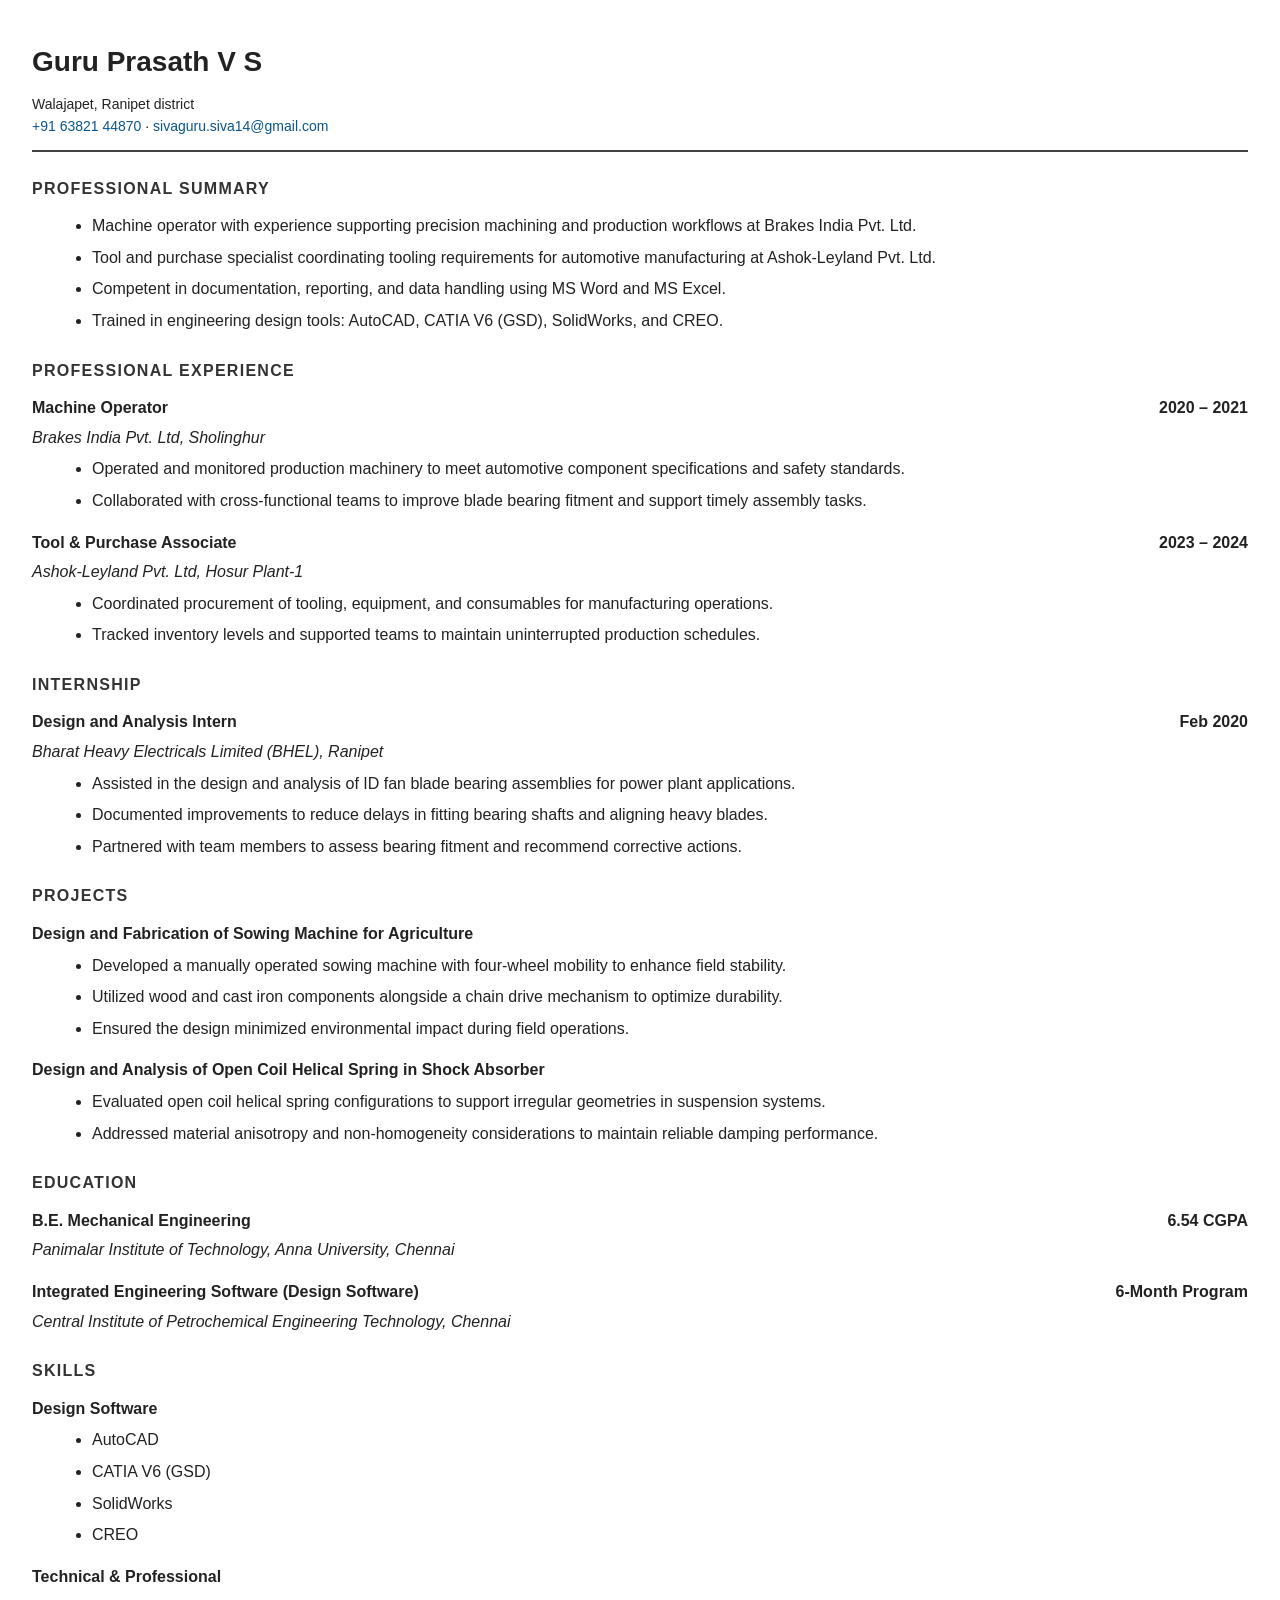
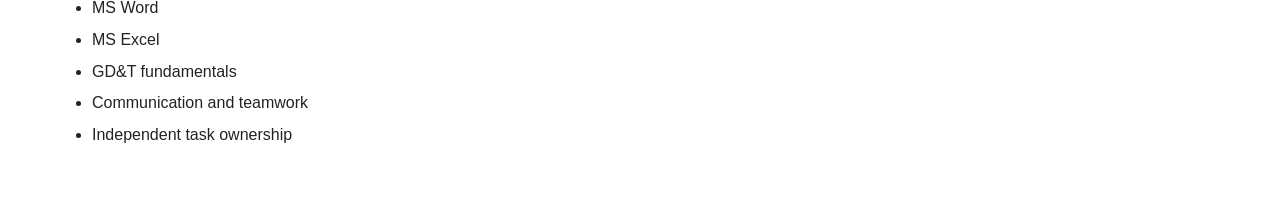
==== guru-prasath-resume.html @ 95278d07 "feat: Add Guru Prasath V S resume HTML page Co-authored-by: shubhanshuservicespvtltd <shubhanshuserv" ====
<!DOCTYPE html>
<html lang="en">
<head>
  <meta charset="UTF-8">
  <title>Guru Prasath V S - Resume</title>
  <meta name="viewport" content="width=device-width, initial-scale=1.0">
  <style>
    body {
      font-family: Arial, sans-serif;
      line-height: 1.6;
      color: #222222;
      margin: 0;
      padding: 40px 32px;
      background-color: #ffffff;
    }
    header {
      border-bottom: 2px solid #444444;
      padding-bottom: 12px;
      margin-bottom: 24px;
    }
    h1 {
      font-size: 28px;
      margin: 0;
    }
    .contact {
      margin-top: 8px;
      font-size: 14px;
    }
    .contact a {
      color: #0a558c;
      text-decoration: none;
    }
    section {
      margin-bottom: 24px;
    }
    h2 {
      font-size: 16px;
      text-transform: uppercase;
      letter-spacing: 0.08em;
      margin: 0 0 12px;
      color: #333333;
    }
    .item {
      margin-bottom: 16px;
    }
    .item-header {
      display: flex;
      flex-wrap: wrap;
      justify-content: space-between;
      font-weight: bold;
      margin-bottom: 4px;
    }
    .item-subheader {
      font-style: italic;
      margin-bottom: 6px;
    }
    ul {
      margin: 6px 0 0 20px;
    }
    li {
      margin-bottom: 6px;
    }
    @media print {
      body {
        padding: 16px;
        color: #000000;
      }
      a {
        color: inherit;
      }
    }
  </style>
</head>
<body>
  <header>
    <h1>Guru Prasath V S</h1>
    <div class="contact">
      Walajapet, Ranipet district<br>
      <a href="tel:+916382144870">+91 63821 44870</a> ·
      <a href="mailto:sivaguru.siva14@gmail.com">sivaguru.siva14@gmail.com</a>
    </div>
  </header>

  <section>
    <h2>Professional Summary</h2>
    <ul>
      <li>Machine operator with experience supporting precision machining and production workflows at Brakes India Pvt. Ltd.</li>
      <li>Tool and purchase specialist coordinating tooling requirements for automotive manufacturing at Ashok-Leyland Pvt. Ltd.</li>
      <li>Competent in documentation, reporting, and data handling using MS Word and MS Excel.</li>
      <li>Trained in engineering design tools: AutoCAD, CATIA V6 (GSD), SolidWorks, and CREO.</li>
    </ul>
  </section>

  <section>
    <h2>Professional Experience</h2>
    <div class="item">
      <div class="item-header">
        <span>Machine Operator</span>
        <span>2020 – 2021</span>
      </div>
      <div class="item-subheader">Brakes India Pvt. Ltd, Sholinghur</div>
      <ul>
        <li>Operated and monitored production machinery to meet automotive component specifications and safety standards.</li>
        <li>Collaborated with cross-functional teams to improve blade bearing fitment and support timely assembly tasks.</li>
      </ul>
    </div>
    <div class="item">
      <div class="item-header">
        <span>Tool &amp; Purchase Associate</span>
        <span>2023 – 2024</span>
      </div>
      <div class="item-subheader">Ashok-Leyland Pvt. Ltd, Hosur Plant-1</div>
      <ul>
        <li>Coordinated procurement of tooling, equipment, and consumables for manufacturing operations.</li>
        <li>Tracked inventory levels and supported teams to maintain uninterrupted production schedules.</li>
      </ul>
    </div>
  </section>

  <section>
    <h2>Internship</h2>
    <div class="item">
      <div class="item-header">
        <span>Design and Analysis Intern</span>
        <span>Feb 2020</span>
      </div>
      <div class="item-subheader">Bharat Heavy Electricals Limited (BHEL), Ranipet</div>
      <ul>
        <li>Assisted in the design and analysis of ID fan blade bearing assemblies for power plant applications.</li>
        <li>Documented improvements to reduce delays in fitting bearing shafts and aligning heavy blades.</li>
        <li>Partnered with team members to assess bearing fitment and recommend corrective actions.</li>
      </ul>
    </div>
  </section>

  <section>
    <h2>Projects</h2>
    <div class="item">
      <div class="item-header">
        <span>Design and Fabrication of Sowing Machine for Agriculture</span>
      </div>
      <ul>
        <li>Developed a manually operated sowing machine with four-wheel mobility to enhance field stability.</li>
        <li>Utilized wood and cast iron components alongside a chain drive mechanism to optimize durability.</li>
        <li>Ensured the design minimized environmental impact during field operations.</li>
      </ul>
    </div>
    <div class="item">
      <div class="item-header">
        <span>Design and Analysis of Open Coil Helical Spring in Shock Absorber</span>
      </div>
      <ul>
        <li>Evaluated open coil helical spring configurations to support irregular geometries in suspension systems.</li>
        <li>Addressed material anisotropy and non-homogeneity considerations to maintain reliable damping performance.</li>
      </ul>
    </div>
  </section>

  <section>
    <h2>Education</h2>
    <div class="item">
      <div class="item-header">
        <span>B.E. Mechanical Engineering</span>
        <span>6.54 CGPA</span>
      </div>
      <div class="item-subheader">Panimalar Institute of Technology, Anna University, Chennai</div>
    </div>
    <div class="item">
      <div class="item-header">
        <span>Integrated Engineering Software (Design Software)</span>
        <span>6-Month Program</span>
      </div>
      <div class="item-subheader">Central Institute of Petrochemical Engineering Technology, Chennai</div>
    </div>
  </section>

  <section>
    <h2>Skills</h2>
    <div class="item">
      <div class="item-header">
        <span>Design Software</span>
      </div>
      <ul>
        <li>AutoCAD</li>
        <li>CATIA V6 (GSD)</li>
        <li>SolidWorks</li>
        <li>CREO</li>
      </ul>
    </div>
    <div class="item">
      <div class="item-header">
        <span>Technical &amp; Professional</span>
      </div>
      <ul>
        <li>MS Word</li>
        <li>MS Excel</li>
        <li>GD&amp;T fundamentals</li>
        <li>Communication and teamwork</li>
        <li>Independent task ownership</li>
      </ul>
    </div>
  </section>
</body>
</html>
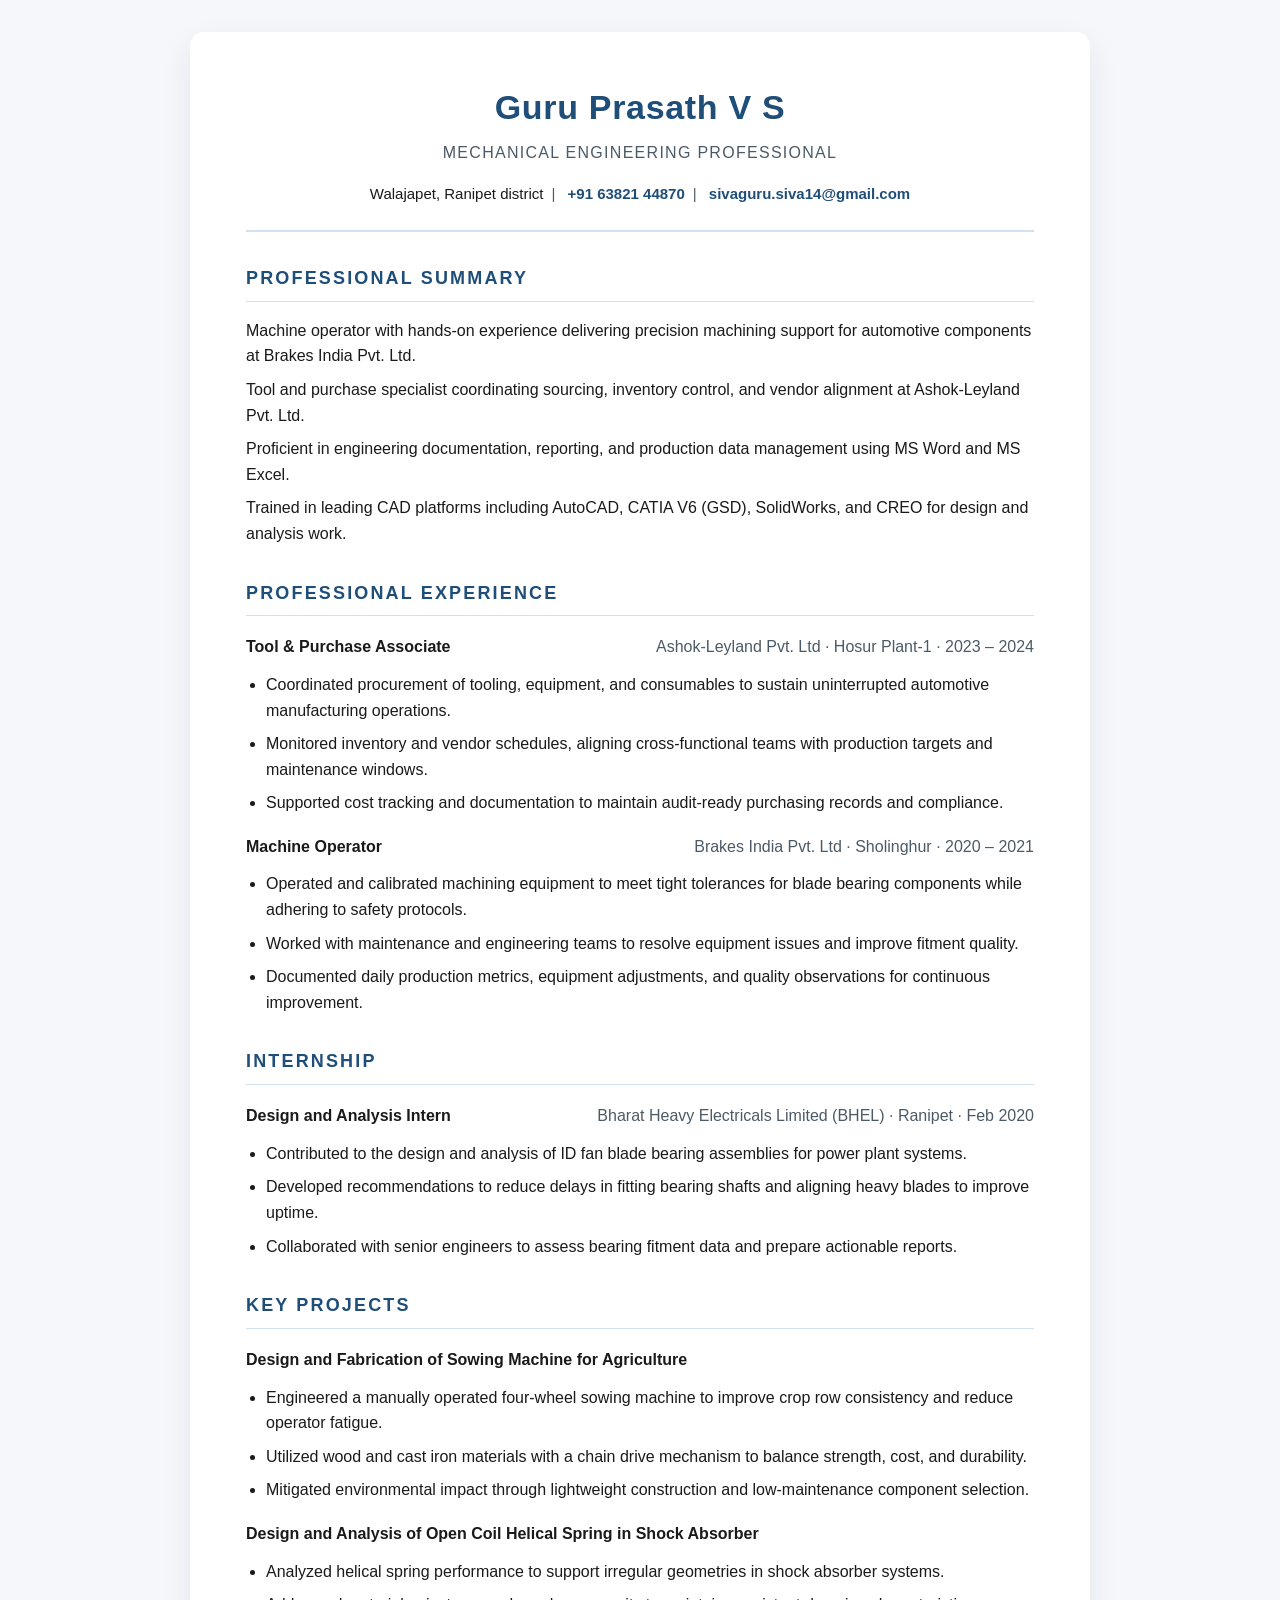
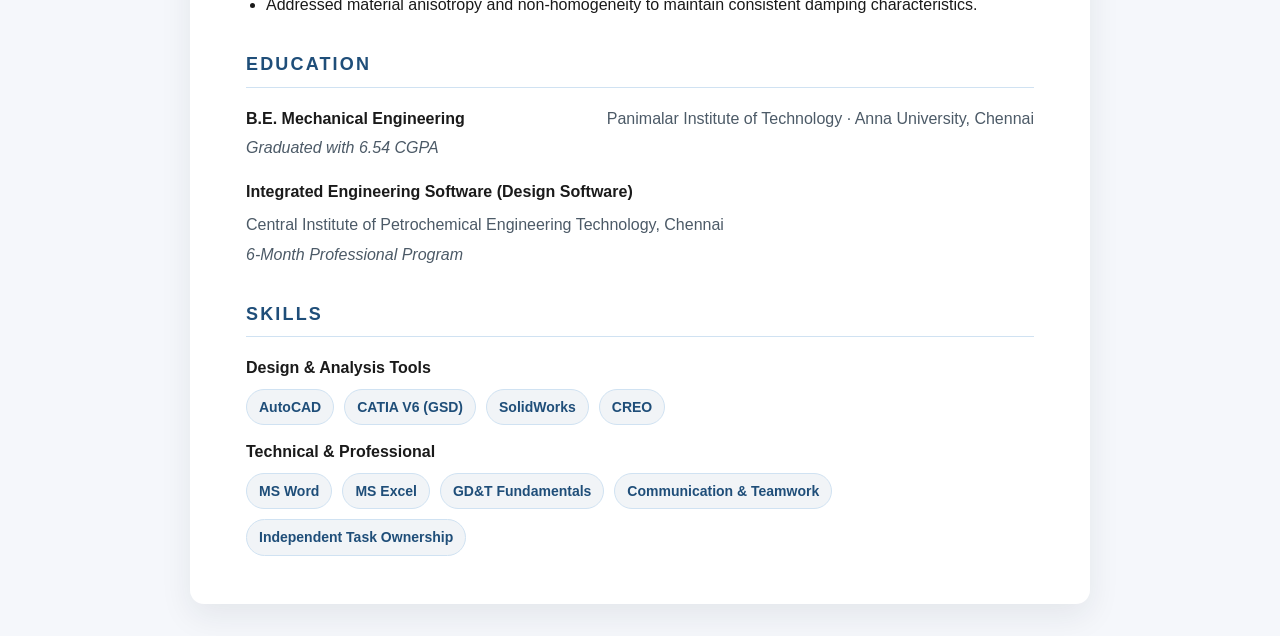
==== commit 27af8675: "Refactor resume styling and content for clarity Co-authored-by: shubhanshuservicespvtltd <shubhanshu" ====
--- a/guru-prasath-resume.html
+++ b/guru-prasath-resume.html
@@ -2,68 +2,160 @@
 <html lang="en">
 <head>
   <meta charset="UTF-8">
-  <title>Guru Prasath V S - Resume</title>
+  <title>Guru Prasath V S | Mechanical Engineer Resume</title>
   <meta name="viewport" content="width=device-width, initial-scale=1.0">
   <style>
+    :root {
+      --primary: #1f4e79;
+      --accent: #d0e2f2;
+      --text: #1a1a1a;
+      --muted: #4c5a67;
+      --background: #f5f7fb;
+    }
+    * {
+      box-sizing: border-box;
+    }
     body {
-      font-family: Arial, sans-serif;
+      margin: 0;
+      font-family: "Segoe UI", Arial, sans-serif;
       line-height: 1.6;
-      color: #222222;
+      color: var(--text);
+      background: var(--background);
+    }
+    main {
+      max-width: 900px;
+      margin: 32px auto;
+      background: #ffffff;
+      padding: 48px 56px;
+      box-shadow: 0 12px 32px rgba(26, 33, 45, 0.08);
+      border-radius: 14px;
+    }
+    header {
+      text-align: center;
+      padding-bottom: 24px;
+      border-bottom: 2px solid var(--accent);
+    }
+    h1 {
       margin: 0;
-      padding: 40px 32px;
-      background-color: #ffffff;
-    }
-    header {
-      border-bottom: 2px solid #444444;
-      padding-bottom: 12px;
-      margin-bottom: 24px;
-    }
-    h1 {
-      font-size: 28px;
+      font-size: 34px;
+      letter-spacing: 0.02em;
+      color: var(--primary);
+    }
+    .headline {
+      font-size: 16px;
+      color: var(--muted);
+      margin-top: 6px;
+      letter-spacing: 0.08em;
+      text-transform: uppercase;
+    }
+    .contact {
+      margin-top: 16px;
+      font-size: 15px;
+      color: var(--text);
+    }
+    .contact a {
+      color: var(--primary);
+      text-decoration: none;
+      font-weight: 600;
+    }
+    .contact span {
+      margin: 0 8px;
+      color: var(--muted);
+    }
+    section {
+      margin-top: 32px;
+    }
+    h2 {
+      font-size: 18px;
+      text-transform: uppercase;
+      letter-spacing: 0.12em;
       margin: 0;
-    }
-    .contact {
-      margin-top: 8px;
-      font-size: 14px;
-    }
-    .contact a {
-      color: #0a558c;
-      text-decoration: none;
-    }
-    section {
-      margin-bottom: 24px;
-    }
-    h2 {
-      font-size: 16px;
-      text-transform: uppercase;
-      letter-spacing: 0.08em;
-      margin: 0 0 12px;
-      color: #333333;
+      color: var(--primary);
+      padding-bottom: 8px;
+      border-bottom: 1px solid var(--accent);
+    }
+    p {
+      margin: 12px 0 0;
+      color: var(--text);
+    }
+    ul {
+      margin: 12px 0 0 20px;
+      padding: 0;
+    }
+    li {
+      margin-bottom: 8px;
+    }
+    .summary-list {
+      display: grid;
+      gap: 8px;
+      margin-top: 16px;
     }
     .item {
-      margin-bottom: 16px;
+      margin-top: 18px;
     }
     .item-header {
       display: flex;
       flex-wrap: wrap;
       justify-content: space-between;
-      font-weight: bold;
-      margin-bottom: 4px;
+      gap: 8px;
+      font-weight: 600;
+      color: var(--text);
     }
     .item-subheader {
+      margin-top: 4px;
+      color: var(--muted);
       font-style: italic;
-      margin-bottom: 6px;
-    }
-    ul {
-      margin: 6px 0 0 20px;
-    }
-    li {
-      margin-bottom: 6px;
+    }
+    .item-metadata {
+      font-weight: 400;
+      color: var(--muted);
+    }
+    .skills-grid {
+      display: grid;
+      gap: 14px;
+      margin-top: 18px;
+    }
+    .skill-group-title {
+      font-weight: 600;
+      color: var(--text);
+      margin-bottom: 8px;
+    }
+    .skill-chip-list {
+      display: flex;
+      flex-wrap: wrap;
+      gap: 10px;
+    }
+    .skill-chip {
+      padding: 6px 12px;
+      border: 1px solid var(--accent);
+      border-radius: 20px;
+      font-size: 14px;
+      font-weight: 600;
+      color: var(--primary);
+      background: rgba(31, 78, 121, 0.06);
+    }
+    @media (max-width: 640px) {
+      main {
+        padding: 32px 20px;
+        margin: 0;
+        border-radius: 0;
+      }
+      .contact span {
+        display: block;
+        margin: 4px 0;
+      }
+      .skill-chip-list {
+        gap: 8px;
+      }
     }
     @media print {
       body {
-        padding: 16px;
-        color: #000000;
+        background: #ffffff;
+      }
+      main {
+        margin: 0;
+        box-shadow: none;
+        border-radius: 0;
       }
       a {
         color: inherit;
@@ -72,133 +164,135 @@
   </style>
 </head>
 <body>
-  <header>
-    <h1>Guru Prasath V S</h1>
-    <div class="contact">
-      Walajapet, Ranipet district<br>
-      <a href="tel:+916382144870">+91 63821 44870</a> ·
-      <a href="mailto:sivaguru.siva14@gmail.com">sivaguru.siva14@gmail.com</a>
-    </div>
-  </header>
-
-  <section>
-    <h2>Professional Summary</h2>
-    <ul>
-      <li>Machine operator with experience supporting precision machining and production workflows at Brakes India Pvt. Ltd.</li>
-      <li>Tool and purchase specialist coordinating tooling requirements for automotive manufacturing at Ashok-Leyland Pvt. Ltd.</li>
-      <li>Competent in documentation, reporting, and data handling using MS Word and MS Excel.</li>
-      <li>Trained in engineering design tools: AutoCAD, CATIA V6 (GSD), SolidWorks, and CREO.</li>
-    </ul>
-  </section>
-
-  <section>
-    <h2>Professional Experience</h2>
-    <div class="item">
-      <div class="item-header">
-        <span>Machine Operator</span>
-        <span>2020 – 2021</span>
-      </div>
-      <div class="item-subheader">Brakes India Pvt. Ltd, Sholinghur</div>
-      <ul>
-        <li>Operated and monitored production machinery to meet automotive component specifications and safety standards.</li>
-        <li>Collaborated with cross-functional teams to improve blade bearing fitment and support timely assembly tasks.</li>
-      </ul>
-    </div>
-    <div class="item">
-      <div class="item-header">
-        <span>Tool &amp; Purchase Associate</span>
-        <span>2023 – 2024</span>
-      </div>
-      <div class="item-subheader">Ashok-Leyland Pvt. Ltd, Hosur Plant-1</div>
-      <ul>
-        <li>Coordinated procurement of tooling, equipment, and consumables for manufacturing operations.</li>
-        <li>Tracked inventory levels and supported teams to maintain uninterrupted production schedules.</li>
-      </ul>
-    </div>
-  </section>
-
-  <section>
-    <h2>Internship</h2>
-    <div class="item">
-      <div class="item-header">
-        <span>Design and Analysis Intern</span>
-        <span>Feb 2020</span>
-      </div>
-      <div class="item-subheader">Bharat Heavy Electricals Limited (BHEL), Ranipet</div>
-      <ul>
-        <li>Assisted in the design and analysis of ID fan blade bearing assemblies for power plant applications.</li>
-        <li>Documented improvements to reduce delays in fitting bearing shafts and aligning heavy blades.</li>
-        <li>Partnered with team members to assess bearing fitment and recommend corrective actions.</li>
-      </ul>
-    </div>
-  </section>
-
-  <section>
-    <h2>Projects</h2>
-    <div class="item">
-      <div class="item-header">
-        <span>Design and Fabrication of Sowing Machine for Agriculture</span>
-      </div>
-      <ul>
-        <li>Developed a manually operated sowing machine with four-wheel mobility to enhance field stability.</li>
-        <li>Utilized wood and cast iron components alongside a chain drive mechanism to optimize durability.</li>
-        <li>Ensured the design minimized environmental impact during field operations.</li>
-      </ul>
-    </div>
-    <div class="item">
-      <div class="item-header">
-        <span>Design and Analysis of Open Coil Helical Spring in Shock Absorber</span>
-      </div>
-      <ul>
-        <li>Evaluated open coil helical spring configurations to support irregular geometries in suspension systems.</li>
-        <li>Addressed material anisotropy and non-homogeneity considerations to maintain reliable damping performance.</li>
-      </ul>
-    </div>
-  </section>
-
-  <section>
-    <h2>Education</h2>
-    <div class="item">
-      <div class="item-header">
-        <span>B.E. Mechanical Engineering</span>
-        <span>6.54 CGPA</span>
-      </div>
-      <div class="item-subheader">Panimalar Institute of Technology, Anna University, Chennai</div>
-    </div>
-    <div class="item">
-      <div class="item-header">
-        <span>Integrated Engineering Software (Design Software)</span>
-        <span>6-Month Program</span>
-      </div>
-      <div class="item-subheader">Central Institute of Petrochemical Engineering Technology, Chennai</div>
-    </div>
-  </section>
-
-  <section>
-    <h2>Skills</h2>
-    <div class="item">
-      <div class="item-header">
-        <span>Design Software</span>
-      </div>
-      <ul>
-        <li>AutoCAD</li>
-        <li>CATIA V6 (GSD)</li>
-        <li>SolidWorks</li>
-        <li>CREO</li>
-      </ul>
-    </div>
-    <div class="item">
-      <div class="item-header">
-        <span>Technical &amp; Professional</span>
-      </div>
-      <ul>
-        <li>MS Word</li>
-        <li>MS Excel</li>
-        <li>GD&amp;T fundamentals</li>
-        <li>Communication and teamwork</li>
-        <li>Independent task ownership</li>
-      </ul>
-    </div>
-  </section>
+  <main>
+    <header>
+      <h1>Guru Prasath V S</h1>
+      <div class="headline">Mechanical Engineering Professional</div>
+      <div class="contact">
+        Walajapet, Ranipet district<span>|</span>
+        <a href="tel:+916382144870">+91 63821 44870</a><span>|</span>
+        <a href="mailto:sivaguru.siva14@gmail.com">sivaguru.siva14@gmail.com</a>
+      </div>
+    </header>
+
+    <section>
+      <h2>Professional Summary</h2>
+      <div class="summary-list">
+        <div>Machine operator with hands-on experience delivering precision machining support for automotive components at Brakes India Pvt. Ltd.</div>
+        <div>Tool and purchase specialist coordinating sourcing, inventory control, and vendor alignment at Ashok-Leyland Pvt. Ltd.</div>
+        <div>Proficient in engineering documentation, reporting, and production data management using MS Word and MS Excel.</div>
+        <div>Trained in leading CAD platforms including AutoCAD, CATIA V6 (GSD), SolidWorks, and CREO for design and analysis work.</div>
+      </div>
+    </section>
+
+    <section>
+      <h2>Professional Experience</h2>
+      <div class="item">
+        <div class="item-header">
+          <span>Tool &amp; Purchase Associate</span>
+          <span class="item-metadata">Ashok-Leyland Pvt. Ltd · Hosur Plant-1 · 2023 – 2024</span>
+        </div>
+        <ul>
+          <li>Coordinated procurement of tooling, equipment, and consumables to sustain uninterrupted automotive manufacturing operations.</li>
+          <li>Monitored inventory and vendor schedules, aligning cross-functional teams with production targets and maintenance windows.</li>
+          <li>Supported cost tracking and documentation to maintain audit-ready purchasing records and compliance.</li>
+        </ul>
+      </div>
+
+      <div class="item">
+        <div class="item-header">
+          <span>Machine Operator</span>
+          <span class="item-metadata">Brakes India Pvt. Ltd · Sholinghur · 2020 – 2021</span>
+        </div>
+        <ul>
+          <li>Operated and calibrated machining equipment to meet tight tolerances for blade bearing components while adhering to safety protocols.</li>
+          <li>Worked with maintenance and engineering teams to resolve equipment issues and improve fitment quality.</li>
+          <li>Documented daily production metrics, equipment adjustments, and quality observations for continuous improvement.</li>
+        </ul>
+      </div>
+    </section>
+
+    <section>
+      <h2>Internship</h2>
+      <div class="item">
+        <div class="item-header">
+          <span>Design and Analysis Intern</span>
+          <span class="item-metadata">Bharat Heavy Electricals Limited (BHEL) · Ranipet · Feb 2020</span>
+        </div>
+        <ul>
+          <li>Contributed to the design and analysis of ID fan blade bearing assemblies for power plant systems.</li>
+          <li>Developed recommendations to reduce delays in fitting bearing shafts and aligning heavy blades to improve uptime.</li>
+          <li>Collaborated with senior engineers to assess bearing fitment data and prepare actionable reports.</li>
+        </ul>
+      </div>
+    </section>
+
+    <section>
+      <h2>Key Projects</h2>
+      <div class="item">
+        <div class="item-header">
+          <span>Design and Fabrication of Sowing Machine for Agriculture</span>
+        </div>
+        <ul>
+          <li>Engineered a manually operated four-wheel sowing machine to improve crop row consistency and reduce operator fatigue.</li>
+          <li>Utilized wood and cast iron materials with a chain drive mechanism to balance strength, cost, and durability.</li>
+          <li>Mitigated environmental impact through lightweight construction and low-maintenance component selection.</li>
+        </ul>
+      </div>
+
+      <div class="item">
+        <div class="item-header">
+          <span>Design and Analysis of Open Coil Helical Spring in Shock Absorber</span>
+        </div>
+        <ul>
+          <li>Analyzed helical spring performance to support irregular geometries in shock absorber systems.</li>
+          <li>Addressed material anisotropy and non-homogeneity to maintain consistent damping characteristics.</li>
+        </ul>
+      </div>
+    </section>
+
+    <section>
+      <h2>Education</h2>
+      <div class="item">
+        <div class="item-header">
+          <span>B.E. Mechanical Engineering</span>
+          <span class="item-metadata">Panimalar Institute of Technology · Anna University, Chennai</span>
+        </div>
+        <div class="item-subheader">Graduated with 6.54 CGPA</div>
+      </div>
+      <div class="item">
+        <div class="item-header">
+          <span>Integrated Engineering Software (Design Software)</span>
+          <span class="item-metadata">Central Institute of Petrochemical Engineering Technology, Chennai</span>
+        </div>
+        <div class="item-subheader">6-Month Professional Program</div>
+      </div>
+    </section>
+
+    <section>
+      <h2>Skills</h2>
+      <div class="skills-grid">
+        <div>
+          <div class="skill-group-title">Design &amp; Analysis Tools</div>
+          <div class="skill-chip-list">
+            <div class="skill-chip">AutoCAD</div>
+            <div class="skill-chip">CATIA V6 (GSD)</div>
+            <div class="skill-chip">SolidWorks</div>
+            <div class="skill-chip">CREO</div>
+          </div>
+        </div>
+        <div>
+          <div class="skill-group-title">Technical &amp; Professional</div>
+          <div class="skill-chip-list">
+            <div class="skill-chip">MS Word</div>
+            <div class="skill-chip">MS Excel</div>
+            <div class="skill-chip">GD&amp;T Fundamentals</div>
+            <div class="skill-chip">Communication &amp; Teamwork</div>
+            <div class="skill-chip">Independent Task Ownership</div>
+          </div>
+        </div>
+      </div>
+    </section>
+  </main>
 </body>
 </html>
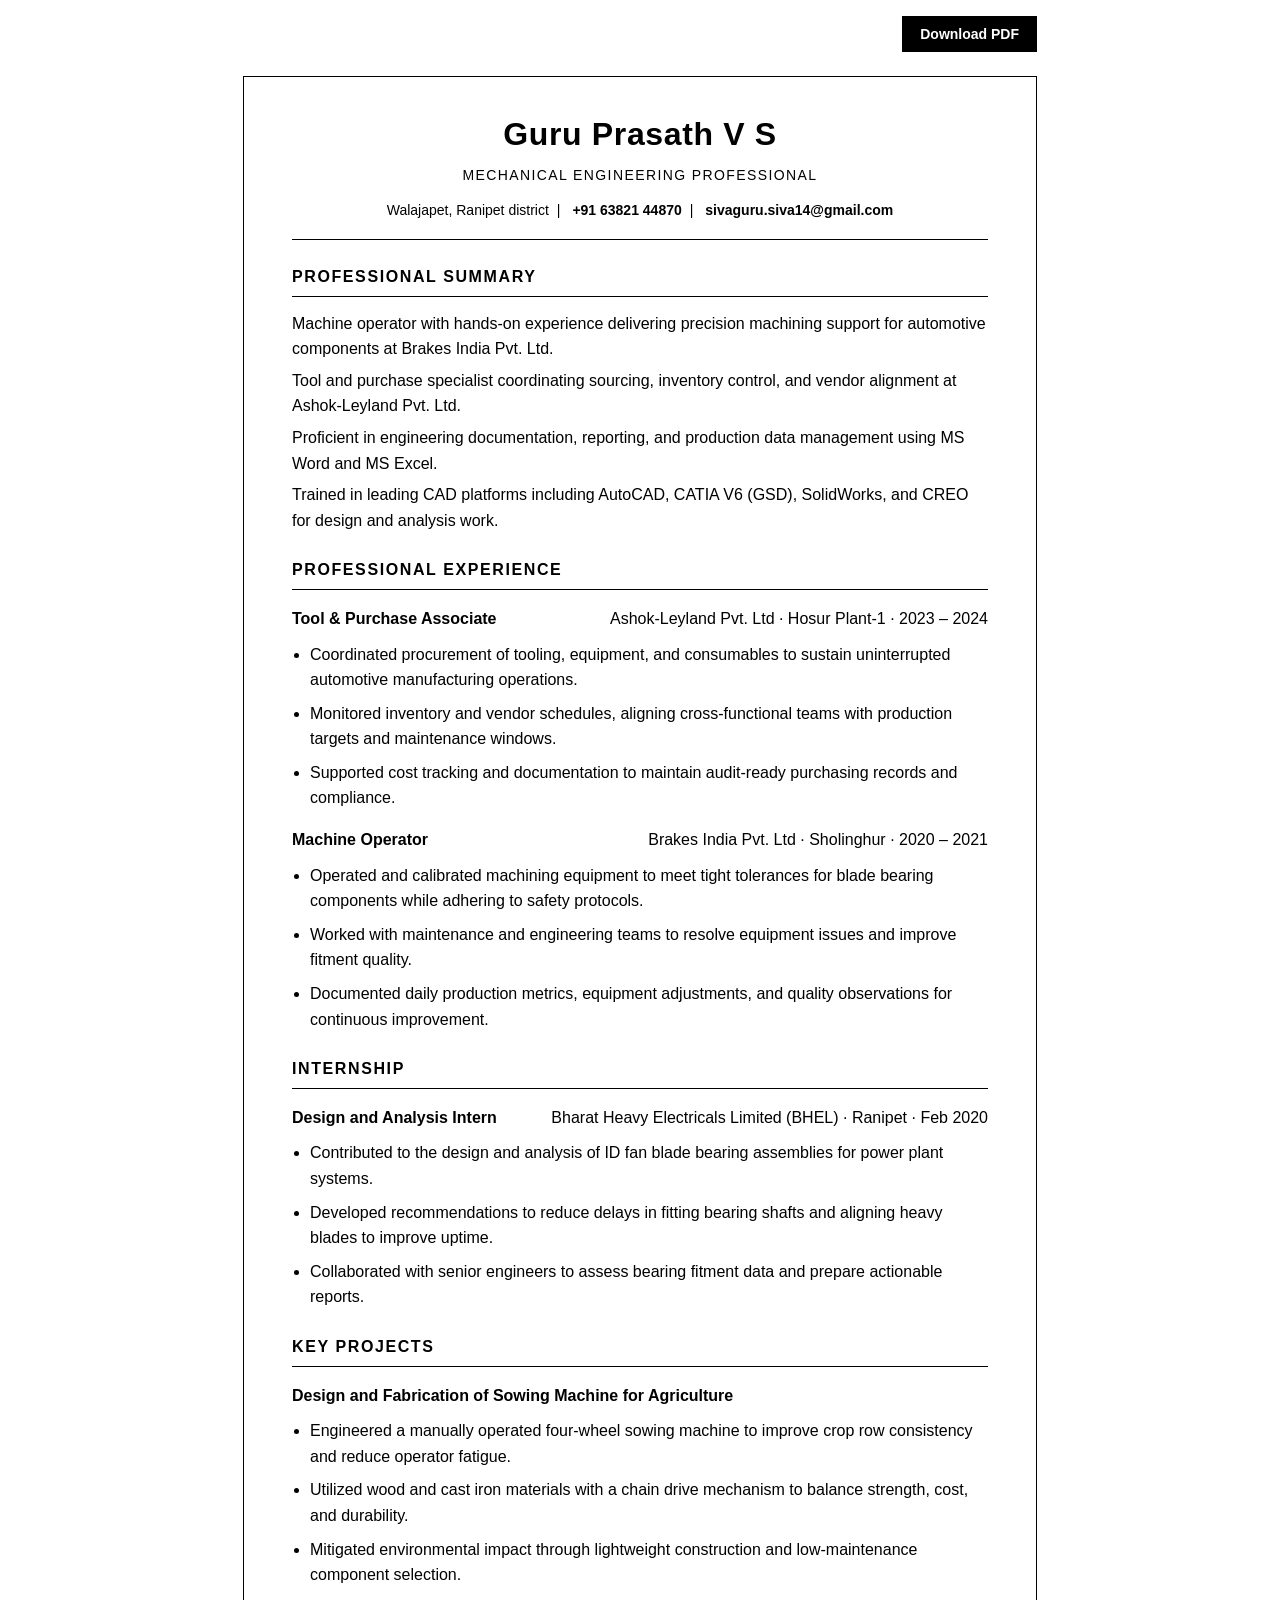
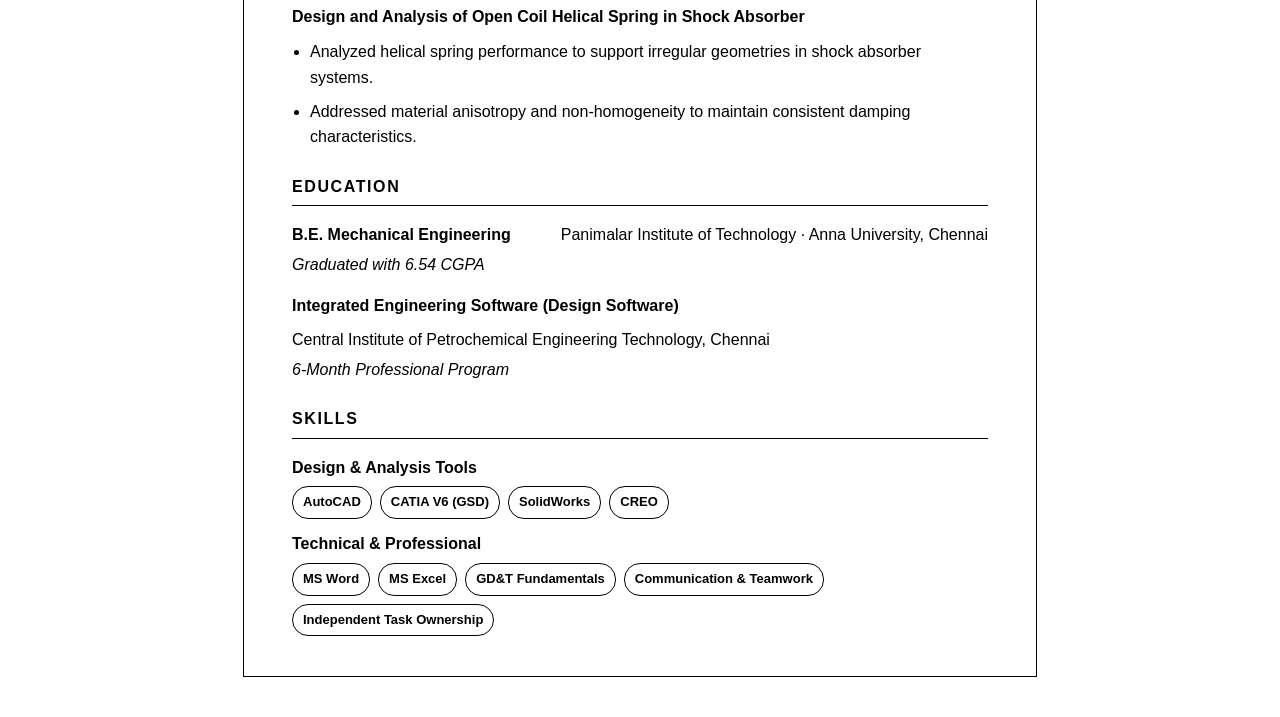
==== commit a1050874: "Refactor: Improve resume styling and add print functionality Co-authored-by: shubhanshuservicespvtlt" ====
--- a/guru-prasath-resume.html
+++ b/guru-prasath-resume.html
@@ -5,13 +5,6 @@
   <title>Guru Prasath V S | Mechanical Engineer Resume</title>
   <meta name="viewport" content="width=device-width, initial-scale=1.0">
   <style>
-    :root {
-      --primary: #1f4e79;
-      --accent: #d0e2f2;
-      --text: #1a1a1a;
-      --muted: #4c5a67;
-      --background: #f5f7fb;
-    }
     * {
       box-sizing: border-box;
     }
@@ -19,67 +12,62 @@
       margin: 0;
       font-family: "Segoe UI", Arial, sans-serif;
       line-height: 1.6;
-      color: var(--text);
-      background: var(--background);
+      color: #000000;
+      background: #ffffff;
     }
     main {
-      max-width: 900px;
-      margin: 32px auto;
-      background: #ffffff;
-      padding: 48px 56px;
-      box-shadow: 0 12px 32px rgba(26, 33, 45, 0.08);
-      border-radius: 14px;
+      max-width: 794px;
+      margin: 24px auto 40px;
+      padding: 32px 48px 40px;
+      border: 1px solid #000000;
     }
     header {
       text-align: center;
-      padding-bottom: 24px;
-      border-bottom: 2px solid var(--accent);
+      padding-bottom: 18px;
+      border-bottom: 1px solid #000000;
     }
     h1 {
       margin: 0;
-      font-size: 34px;
+      font-size: 32px;
       letter-spacing: 0.02em;
-      color: var(--primary);
+      color: #000000;
     }
     .headline {
-      font-size: 16px;
-      color: var(--muted);
-      margin-top: 6px;
-      letter-spacing: 0.08em;
+      font-size: 14px;
+      margin-top: 4px;
+      letter-spacing: 0.1em;
       text-transform: uppercase;
     }
     .contact {
-      margin-top: 16px;
-      font-size: 15px;
-      color: var(--text);
+      margin-top: 12px;
+      font-size: 14px;
     }
     .contact a {
-      color: var(--primary);
+      color: #000000;
       text-decoration: none;
       font-weight: 600;
     }
     .contact span {
       margin: 0 8px;
-      color: var(--muted);
     }
     section {
-      margin-top: 32px;
+      margin-top: 24px;
     }
     h2 {
-      font-size: 18px;
+      font-size: 16px;
       text-transform: uppercase;
-      letter-spacing: 0.12em;
+      letter-spacing: 0.1em;
       margin: 0;
-      color: var(--primary);
-      padding-bottom: 8px;
-      border-bottom: 1px solid var(--accent);
+      color: #000000;
+      padding-bottom: 6px;
+      border-bottom: 1px solid #000000;
     }
     p {
-      margin: 12px 0 0;
-      color: var(--text);
+      margin: 10px 0 0;
+      color: #000000;
     }
     ul {
-      margin: 12px 0 0 20px;
+      margin: 10px 0 0 18px;
       padding: 0;
     }
     li {
@@ -87,11 +75,11 @@
     }
     .summary-list {
       display: grid;
-      gap: 8px;
+      gap: 6px;
+      margin-top: 14px;
+    }
+    .item {
       margin-top: 16px;
-    }
-    .item {
-      margin-top: 18px;
     }
     .item-header {
       display: flex;
@@ -99,54 +87,74 @@
       justify-content: space-between;
       gap: 8px;
       font-weight: 600;
-      color: var(--text);
     }
     .item-subheader {
       margin-top: 4px;
-      color: var(--muted);
       font-style: italic;
     }
     .item-metadata {
       font-weight: 400;
-      color: var(--muted);
     }
     .skills-grid {
       display: grid;
-      gap: 14px;
-      margin-top: 18px;
+      gap: 12px;
+      margin-top: 16px;
     }
     .skill-group-title {
       font-weight: 600;
-      color: var(--text);
-      margin-bottom: 8px;
+      margin-bottom: 6px;
     }
     .skill-chip-list {
       display: flex;
       flex-wrap: wrap;
-      gap: 10px;
+      gap: 8px;
     }
     .skill-chip {
-      padding: 6px 12px;
-      border: 1px solid var(--accent);
-      border-radius: 20px;
+      padding: 5px 10px;
+      border: 1px solid #000000;
+      border-radius: 16px;
+      font-size: 13px;
+      font-weight: 600;
+      color: #000000;
+      background: #ffffff;
+    }
+    .download-bar {
+      display: flex;
+      justify-content: flex-end;
+      max-width: 794px;
+      margin: 16px auto 0;
+    }
+    .download-button {
+      background: #000000;
+      color: #ffffff;
+      border: none;
+      padding: 10px 18px;
       font-size: 14px;
       font-weight: 600;
-      color: var(--primary);
-      background: rgba(31, 78, 121, 0.06);
+      cursor: pointer;
+    }
+    .download-button:focus {
+      outline: 2px solid #000000;
+      outline-offset: 2px;
     }
     @media (max-width: 640px) {
       main {
-        padding: 32px 20px;
+        padding: 24px 20px 32px;
         margin: 0;
-        border-radius: 0;
+        border: none;
+      }
+      .download-bar {
+        justify-content: center;
+        margin: 16px 0;
       }
       .contact span {
         display: block;
         margin: 4px 0;
       }
-      .skill-chip-list {
-        gap: 8px;
-      }
+    }
+    @page {
+      size: A4;
+      margin: 20mm;
     }
     @media print {
       body {
@@ -154,16 +162,19 @@
       }
       main {
         margin: 0;
-        box-shadow: none;
-        border-radius: 0;
-      }
-      a {
-        color: inherit;
+        border: none;
+        padding: 0;
+      }
+      .download-bar {
+        display: none;
       }
     }
   </style>
 </head>
 <body>
+  <div class="download-bar">
+    <button class="download-button" onclick="window.print()">Download PDF</button>
+  </div>
   <main>
     <header>
       <h1>Guru Prasath V S</h1>
@@ -295,4 +306,9 @@
     </section>
   </main>
 </body>
+<script>
+  window.addEventListener("beforeprint", () => {
+    document.body.style.margin = "0";
+  });
+</script>
 </html>
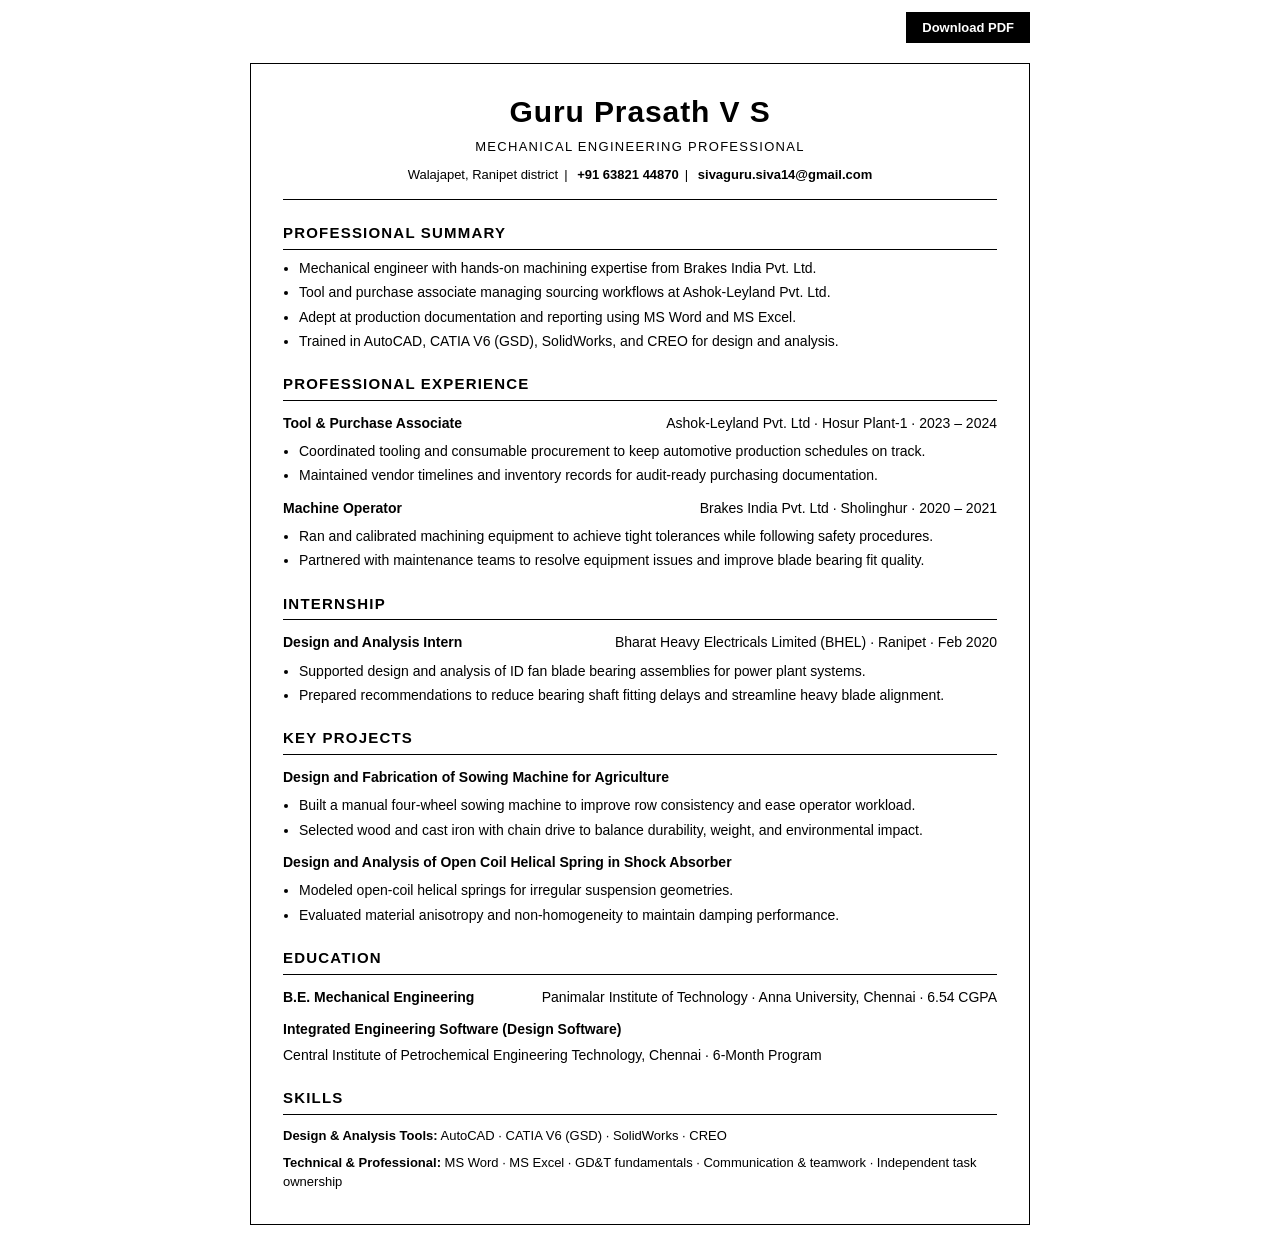
==== commit 9e7ead06: "Refactor: Improve resume styling and content clarity Co-authored-by: shubhanshuservicespvtltd <shubh" ====
--- a/guru-prasath-resume.html
+++ b/guru-prasath-resume.html
@@ -11,125 +11,106 @@
     body {
       margin: 0;
       font-family: "Segoe UI", Arial, sans-serif;
-      line-height: 1.6;
+      font-size: 14px;
+      line-height: 1.45;
       color: #000000;
       background: #ffffff;
     }
     main {
-      max-width: 794px;
-      margin: 24px auto 40px;
-      padding: 32px 48px 40px;
+      max-width: 780px;
+      margin: 20px auto 32px;
+      padding: 26px 32px 32px;
       border: 1px solid #000000;
     }
     header {
       text-align: center;
-      padding-bottom: 18px;
+      padding-bottom: 14px;
       border-bottom: 1px solid #000000;
     }
     h1 {
       margin: 0;
-      font-size: 32px;
-      letter-spacing: 0.02em;
+      font-size: 30px;
+      letter-spacing: 0.03em;
       color: #000000;
     }
     .headline {
-      font-size: 14px;
+      font-size: 13px;
       margin-top: 4px;
       letter-spacing: 0.1em;
       text-transform: uppercase;
     }
     .contact {
+      margin-top: 10px;
+      font-size: 13px;
+    }
+    .contact a {
+      color: #000000;
+      text-decoration: none;
+      font-weight: 600;
+    }
+    .contact span {
+      margin: 0 6px;
+    }
+    section {
+      margin-top: 22px;
+    }
+    h2 {
+      font-size: 15px;
+      text-transform: uppercase;
+      letter-spacing: 0.08em;
+      margin: 0;
+      color: #000000;
+      padding-bottom: 5px;
+      border-bottom: 1px solid #000000;
+    }
+    ul {
+      margin: 8px 0 0 16px;
+      padding: 0;
+    }
+    li {
+      margin-bottom: 4px;
+    }
+    .summary-list {
+      margin: 8px 0 0 16px;
+      padding: 0;
+      list-style-type: disc;
+    }
+    .item {
       margin-top: 12px;
-      font-size: 14px;
-    }
-    .contact a {
-      color: #000000;
-      text-decoration: none;
-      font-weight: 600;
-    }
-    .contact span {
-      margin: 0 8px;
-    }
-    section {
-      margin-top: 24px;
-    }
-    h2 {
-      font-size: 16px;
-      text-transform: uppercase;
-      letter-spacing: 0.1em;
-      margin: 0;
-      color: #000000;
-      padding-bottom: 6px;
-      border-bottom: 1px solid #000000;
-    }
-    p {
-      margin: 10px 0 0;
-      color: #000000;
-    }
-    ul {
-      margin: 10px 0 0 18px;
-      padding: 0;
-    }
-    li {
-      margin-bottom: 8px;
-    }
-    .summary-list {
-      display: grid;
-      gap: 6px;
-      margin-top: 14px;
-    }
-    .item {
-      margin-top: 16px;
     }
     .item-header {
       display: flex;
       flex-wrap: wrap;
       justify-content: space-between;
-      gap: 8px;
-      font-weight: 600;
-    }
-    .item-subheader {
-      margin-top: 4px;
-      font-style: italic;
+      gap: 6px;
+      font-weight: 600;
     }
     .item-metadata {
       font-weight: 400;
     }
-    .skills-grid {
+    .skills-inline {
+      margin-top: 12px;
       display: grid;
-      gap: 12px;
-      margin-top: 16px;
-    }
-    .skill-group-title {
-      font-weight: 600;
-      margin-bottom: 6px;
-    }
-    .skill-chip-list {
-      display: flex;
-      flex-wrap: wrap;
       gap: 8px;
     }
-    .skill-chip {
-      padding: 5px 10px;
-      border: 1px solid #000000;
-      border-radius: 16px;
-      font-size: 13px;
-      font-weight: 600;
-      color: #000000;
-      background: #ffffff;
+    .skills-inline div {
+      font-size: 13px;
+    }
+    .skill-label {
+      font-weight: 600;
     }
     .download-bar {
       display: flex;
       justify-content: flex-end;
-      max-width: 794px;
-      margin: 16px auto 0;
+      max-width: 780px;
+      margin: 12px auto 0;
     }
     .download-button {
       background: #000000;
       color: #ffffff;
       border: none;
-      padding: 10px 18px;
-      font-size: 14px;
+      padding: 8px 16px;
+      font-size: 13px;
       font-weight: 600;
       cursor: pointer;
     }
@@ -139,13 +120,13 @@
     }
     @media (max-width: 640px) {
       main {
-        padding: 24px 20px 32px;
+        padding: 20px 18px 24px;
         margin: 0;
         border: none;
       }
       .download-bar {
         justify-content: center;
-        margin: 16px 0;
+        margin: 12px 0;
       }
       .contact span {
         display: block;
@@ -154,7 +135,7 @@
     }
     @page {
       size: A4;
-      margin: 20mm;
+      margin: 12mm 15mm;
     }
     @media print {
       body {
@@ -188,12 +169,12 @@
 
     <section>
       <h2>Professional Summary</h2>
-      <div class="summary-list">
-        <div>Machine operator with hands-on experience delivering precision machining support for automotive components at Brakes India Pvt. Ltd.</div>
-        <div>Tool and purchase specialist coordinating sourcing, inventory control, and vendor alignment at Ashok-Leyland Pvt. Ltd.</div>
-        <div>Proficient in engineering documentation, reporting, and production data management using MS Word and MS Excel.</div>
-        <div>Trained in leading CAD platforms including AutoCAD, CATIA V6 (GSD), SolidWorks, and CREO for design and analysis work.</div>
-      </div>
+      <ul class="summary-list">
+        <li>Mechanical engineer with hands-on machining expertise from Brakes India Pvt. Ltd.</li>
+        <li>Tool and purchase associate managing sourcing workflows at Ashok-Leyland Pvt. Ltd.</li>
+        <li>Adept at production documentation and reporting using MS Word and MS Excel.</li>
+        <li>Trained in AutoCAD, CATIA V6 (GSD), SolidWorks, and CREO for design and analysis.</li>
+      </ul>
     </section>
 
     <section>
@@ -204,9 +185,8 @@
           <span class="item-metadata">Ashok-Leyland Pvt. Ltd · Hosur Plant-1 · 2023 – 2024</span>
         </div>
         <ul>
-          <li>Coordinated procurement of tooling, equipment, and consumables to sustain uninterrupted automotive manufacturing operations.</li>
-          <li>Monitored inventory and vendor schedules, aligning cross-functional teams with production targets and maintenance windows.</li>
-          <li>Supported cost tracking and documentation to maintain audit-ready purchasing records and compliance.</li>
+          <li>Coordinated tooling and consumable procurement to keep automotive production schedules on track.</li>
+          <li>Maintained vendor timelines and inventory records for audit-ready purchasing documentation.</li>
         </ul>
       </div>
 
@@ -216,9 +196,8 @@
           <span class="item-metadata">Brakes India Pvt. Ltd · Sholinghur · 2020 – 2021</span>
         </div>
         <ul>
-          <li>Operated and calibrated machining equipment to meet tight tolerances for blade bearing components while adhering to safety protocols.</li>
-          <li>Worked with maintenance and engineering teams to resolve equipment issues and improve fitment quality.</li>
-          <li>Documented daily production metrics, equipment adjustments, and quality observations for continuous improvement.</li>
+          <li>Ran and calibrated machining equipment to achieve tight tolerances while following safety procedures.</li>
+          <li>Partnered with maintenance teams to resolve equipment issues and improve blade bearing fit quality.</li>
         </ul>
       </div>
     </section>
@@ -231,9 +210,8 @@
           <span class="item-metadata">Bharat Heavy Electricals Limited (BHEL) · Ranipet · Feb 2020</span>
         </div>
         <ul>
-          <li>Contributed to the design and analysis of ID fan blade bearing assemblies for power plant systems.</li>
-          <li>Developed recommendations to reduce delays in fitting bearing shafts and aligning heavy blades to improve uptime.</li>
-          <li>Collaborated with senior engineers to assess bearing fitment data and prepare actionable reports.</li>
+          <li>Supported design and analysis of ID fan blade bearing assemblies for power plant systems.</li>
+          <li>Prepared recommendations to reduce bearing shaft fitting delays and streamline heavy blade alignment.</li>
         </ul>
       </div>
     </section>
@@ -245,9 +223,8 @@
           <span>Design and Fabrication of Sowing Machine for Agriculture</span>
         </div>
         <ul>
-          <li>Engineered a manually operated four-wheel sowing machine to improve crop row consistency and reduce operator fatigue.</li>
-          <li>Utilized wood and cast iron materials with a chain drive mechanism to balance strength, cost, and durability.</li>
-          <li>Mitigated environmental impact through lightweight construction and low-maintenance component selection.</li>
+          <li>Built a manual four-wheel sowing machine to improve row consistency and ease operator workload.</li>
+          <li>Selected wood and cast iron with chain drive to balance durability, weight, and environmental impact.</li>
         </ul>
       </div>
 
@@ -256,8 +233,8 @@
           <span>Design and Analysis of Open Coil Helical Spring in Shock Absorber</span>
         </div>
         <ul>
-          <li>Analyzed helical spring performance to support irregular geometries in shock absorber systems.</li>
-          <li>Addressed material anisotropy and non-homogeneity to maintain consistent damping characteristics.</li>
+          <li>Modeled open-coil helical springs for irregular suspension geometries.</li>
+          <li>Evaluated material anisotropy and non-homogeneity to maintain damping performance.</li>
         </ul>
       </div>
     </section>
@@ -267,41 +244,22 @@
       <div class="item">
         <div class="item-header">
           <span>B.E. Mechanical Engineering</span>
-          <span class="item-metadata">Panimalar Institute of Technology · Anna University, Chennai</span>
-        </div>
-        <div class="item-subheader">Graduated with 6.54 CGPA</div>
+          <span class="item-metadata">Panimalar Institute of Technology · Anna University, Chennai · 6.54 CGPA</span>
+        </div>
       </div>
       <div class="item">
         <div class="item-header">
           <span>Integrated Engineering Software (Design Software)</span>
-          <span class="item-metadata">Central Institute of Petrochemical Engineering Technology, Chennai</span>
-        </div>
-        <div class="item-subheader">6-Month Professional Program</div>
+          <span class="item-metadata">Central Institute of Petrochemical Engineering Technology, Chennai · 6-Month Program</span>
+        </div>
       </div>
     </section>
 
     <section>
       <h2>Skills</h2>
-      <div class="skills-grid">
-        <div>
-          <div class="skill-group-title">Design &amp; Analysis Tools</div>
-          <div class="skill-chip-list">
-            <div class="skill-chip">AutoCAD</div>
-            <div class="skill-chip">CATIA V6 (GSD)</div>
-            <div class="skill-chip">SolidWorks</div>
-            <div class="skill-chip">CREO</div>
-          </div>
-        </div>
-        <div>
-          <div class="skill-group-title">Technical &amp; Professional</div>
-          <div class="skill-chip-list">
-            <div class="skill-chip">MS Word</div>
-            <div class="skill-chip">MS Excel</div>
-            <div class="skill-chip">GD&amp;T Fundamentals</div>
-            <div class="skill-chip">Communication &amp; Teamwork</div>
-            <div class="skill-chip">Independent Task Ownership</div>
-          </div>
-        </div>
+      <div class="skills-inline">
+        <div><span class="skill-label">Design &amp; Analysis Tools:</span> AutoCAD · CATIA V6 (GSD) · SolidWorks · CREO</div>
+        <div><span class="skill-label">Technical &amp; Professional:</span> MS Word · MS Excel · GD&amp;T fundamentals · Communication &amp; teamwork · Independent task ownership</div>
       </div>
     </section>
   </main>
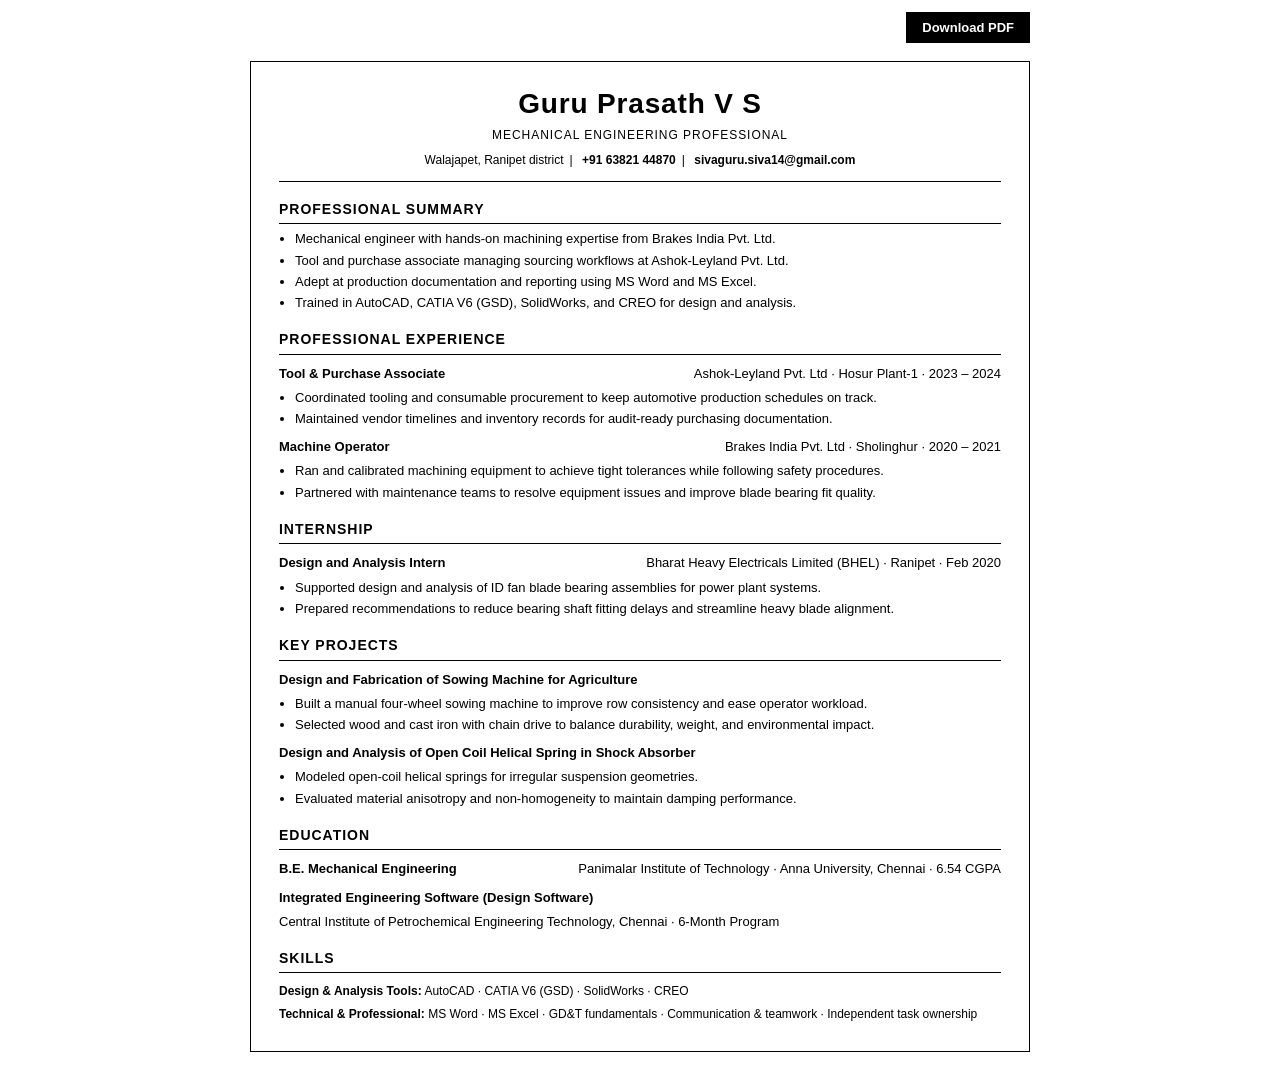
==== commit a4e7af51: "Refactor: Adjust resume styling for better readability Co-authored-by: shubhanshuservicespvtltd <shu" ====
--- a/guru-prasath-resume.html
+++ b/guru-prasath-resume.html
@@ -11,37 +11,37 @@
     body {
       margin: 0;
       font-family: "Segoe UI", Arial, sans-serif;
-      font-size: 14px;
-      line-height: 1.45;
+      font-size: 13px;
+      line-height: 1.4;
       color: #000000;
       background: #ffffff;
     }
     main {
       max-width: 780px;
-      margin: 20px auto 32px;
-      padding: 26px 32px 32px;
+      margin: 18px auto 28px;
+      padding: 22px 28px 28px;
       border: 1px solid #000000;
     }
     header {
       text-align: center;
-      padding-bottom: 14px;
+      padding-bottom: 12px;
       border-bottom: 1px solid #000000;
     }
     h1 {
       margin: 0;
-      font-size: 30px;
+      font-size: 28px;
       letter-spacing: 0.03em;
       color: #000000;
     }
     .headline {
-      font-size: 13px;
+      font-size: 12px;
       margin-top: 4px;
-      letter-spacing: 0.1em;
+      letter-spacing: 0.08em;
       text-transform: uppercase;
     }
     .contact {
-      margin-top: 10px;
-      font-size: 13px;
+      margin-top: 8px;
+      font-size: 12px;
     }
     .contact a {
       color: #000000;
@@ -52,31 +52,31 @@
       margin: 0 6px;
     }
     section {
-      margin-top: 22px;
+      margin-top: 18px;
     }
     h2 {
-      font-size: 15px;
+      font-size: 14px;
       text-transform: uppercase;
-      letter-spacing: 0.08em;
+      letter-spacing: 0.07em;
       margin: 0;
       color: #000000;
-      padding-bottom: 5px;
+      padding-bottom: 4px;
       border-bottom: 1px solid #000000;
     }
     ul {
-      margin: 8px 0 0 16px;
+      margin: 6px 0 0 16px;
       padding: 0;
     }
     li {
-      margin-bottom: 4px;
+      margin-bottom: 3px;
     }
     .summary-list {
-      margin: 8px 0 0 16px;
+      margin: 6px 0 0 16px;
       padding: 0;
       list-style-type: disc;
     }
     .item {
-      margin-top: 12px;
+      margin-top: 10px;
     }
     .item-header {
       display: flex;
@@ -89,12 +89,12 @@
       font-weight: 400;
     }
     .skills-inline {
-      margin-top: 12px;
+      margin-top: 10px;
       display: grid;
-      gap: 8px;
+      gap: 6px;
     }
     .skills-inline div {
-      font-size: 13px;
+      font-size: 12px;
     }
     .skill-label {
       font-weight: 600;
@@ -120,7 +120,7 @@
     }
     @media (max-width: 640px) {
       main {
-        padding: 20px 18px 24px;
+        padding: 18px 16px 22px;
         margin: 0;
         border: none;
       }
@@ -145,6 +145,7 @@
         margin: 0;
         border: none;
         padding: 0;
+        width: 100%;
       }
       .download-bar {
         display: none;
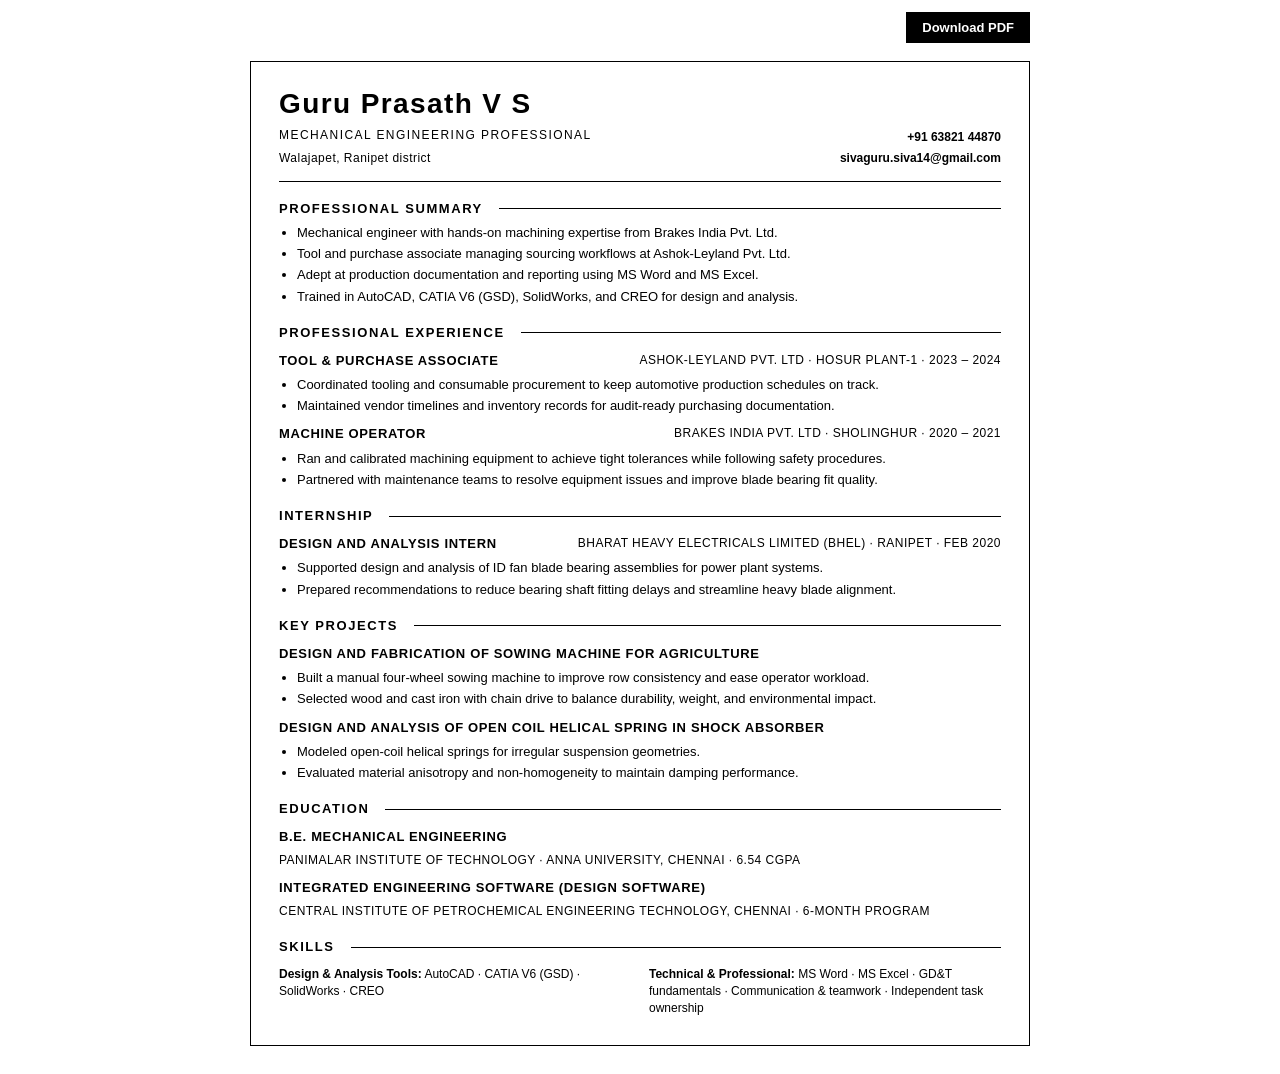
==== commit 355e2ed2: "Refactor: Improve resume layout and styling Co-authored-by: shubhanshuservicespvtltd <shubhanshuserv" ====
--- a/guru-prasath-resume.html
+++ b/guru-prasath-resume.html
@@ -23,24 +23,31 @@
       border: 1px solid #000000;
     }
     header {
-      text-align: center;
-      padding-bottom: 12px;
+      display: flex;
+      justify-content: space-between;
+      gap: 24px;
+      align-items: flex-end;
       border-bottom: 1px solid #000000;
-    }
-    h1 {
+      padding-bottom: 14px;
+    }
+    .identity h1 {
       margin: 0;
       font-size: 28px;
-      letter-spacing: 0.03em;
-      color: #000000;
-    }
-    .headline {
+      letter-spacing: 0.05em;
+    }
+    .identity .headline {
       font-size: 12px;
       margin-top: 4px;
-      letter-spacing: 0.08em;
-      text-transform: uppercase;
+      letter-spacing: 0.12em;
+      text-transform: uppercase;
+    }
+    .identity .location {
+      margin-top: 6px;
+      font-size: 12px;
+      letter-spacing: 0.04em;
     }
     .contact {
-      margin-top: 8px;
+      text-align: right;
       font-size: 12px;
     }
     .contact a {
@@ -48,32 +55,37 @@
       text-decoration: none;
       font-weight: 600;
     }
-    .contact span {
-      margin: 0 6px;
+    .contact .contact-item {
+      margin-top: 4px;
     }
     section {
       margin-top: 18px;
     }
     h2 {
-      font-size: 14px;
-      text-transform: uppercase;
-      letter-spacing: 0.07em;
+      font-size: 13px;
+      text-transform: uppercase;
+      letter-spacing: 0.12em;
       margin: 0;
-      color: #000000;
-      padding-bottom: 4px;
-      border-bottom: 1px solid #000000;
+      display: flex;
+      align-items: center;
+      gap: 16px;
+    }
+    h2::after {
+      content: "";
+      flex: 1;
+      height: 1px;
+      background: #000000;
     }
     ul {
-      margin: 6px 0 0 16px;
-      padding: 0;
+      margin: 6px 0 0;
+      padding-left: 18px;
     }
     li {
       margin-bottom: 3px;
     }
     .summary-list {
-      margin: 6px 0 0 16px;
-      padding: 0;
-      list-style-type: disc;
+      padding-left: 18px;
+      margin-top: 6px;
     }
     .item {
       margin-top: 10px;
@@ -85,13 +97,21 @@
       gap: 6px;
       font-weight: 600;
     }
+    .item-header .item-role {
+      letter-spacing: 0.05em;
+      text-transform: uppercase;
+    }
     .item-metadata {
       font-weight: 400;
+      font-size: 12px;
+      letter-spacing: 0.04em;
+      text-transform: uppercase;
     }
     .skills-inline {
       margin-top: 10px;
       display: grid;
-      gap: 6px;
+      grid-template-columns: repeat(auto-fit, minmax(260px, 1fr));
+      gap: 6px 18px;
     }
     .skills-inline div {
       font-size: 12px;
@@ -159,12 +179,14 @@
   </div>
   <main>
     <header>
-      <h1>Guru Prasath V S</h1>
-      <div class="headline">Mechanical Engineering Professional</div>
+      <div class="identity">
+        <h1>Guru Prasath V S</h1>
+        <div class="headline">Mechanical Engineering Professional</div>
+        <div class="location">Walajapet, Ranipet district</div>
+      </div>
       <div class="contact">
-        Walajapet, Ranipet district<span>|</span>
-        <a href="tel:+916382144870">+91 63821 44870</a><span>|</span>
-        <a href="mailto:sivaguru.siva14@gmail.com">sivaguru.siva14@gmail.com</a>
+        <div class="contact-item"><a href="tel:+916382144870">+91 63821 44870</a></div>
+        <div class="contact-item"><a href="mailto:sivaguru.siva14@gmail.com">sivaguru.siva14@gmail.com</a></div>
       </div>
     </header>
 
@@ -182,7 +204,7 @@
       <h2>Professional Experience</h2>
       <div class="item">
         <div class="item-header">
-          <span>Tool &amp; Purchase Associate</span>
+          <span class="item-role">Tool &amp; Purchase Associate</span>
           <span class="item-metadata">Ashok-Leyland Pvt. Ltd · Hosur Plant-1 · 2023 – 2024</span>
         </div>
         <ul>
@@ -193,7 +215,7 @@
 
       <div class="item">
         <div class="item-header">
-          <span>Machine Operator</span>
+          <span class="item-role">Machine Operator</span>
           <span class="item-metadata">Brakes India Pvt. Ltd · Sholinghur · 2020 – 2021</span>
         </div>
         <ul>
@@ -207,7 +229,7 @@
       <h2>Internship</h2>
       <div class="item">
         <div class="item-header">
-          <span>Design and Analysis Intern</span>
+          <span class="item-role">Design and Analysis Intern</span>
           <span class="item-metadata">Bharat Heavy Electricals Limited (BHEL) · Ranipet · Feb 2020</span>
         </div>
         <ul>
@@ -221,7 +243,7 @@
       <h2>Key Projects</h2>
       <div class="item">
         <div class="item-header">
-          <span>Design and Fabrication of Sowing Machine for Agriculture</span>
+          <span class="item-role">Design and Fabrication of Sowing Machine for Agriculture</span>
         </div>
         <ul>
           <li>Built a manual four-wheel sowing machine to improve row consistency and ease operator workload.</li>
@@ -231,7 +253,7 @@
 
       <div class="item">
         <div class="item-header">
-          <span>Design and Analysis of Open Coil Helical Spring in Shock Absorber</span>
+          <span class="item-role">Design and Analysis of Open Coil Helical Spring in Shock Absorber</span>
         </div>
         <ul>
           <li>Modeled open-coil helical springs for irregular suspension geometries.</li>
@@ -244,13 +266,13 @@
       <h2>Education</h2>
       <div class="item">
         <div class="item-header">
-          <span>B.E. Mechanical Engineering</span>
+          <span class="item-role">B.E. Mechanical Engineering</span>
           <span class="item-metadata">Panimalar Institute of Technology · Anna University, Chennai · 6.54 CGPA</span>
         </div>
       </div>
       <div class="item">
         <div class="item-header">
-          <span>Integrated Engineering Software (Design Software)</span>
+          <span class="item-role">Integrated Engineering Software (Design Software)</span>
           <span class="item-metadata">Central Institute of Petrochemical Engineering Technology, Chennai · 6-Month Program</span>
         </div>
       </div>
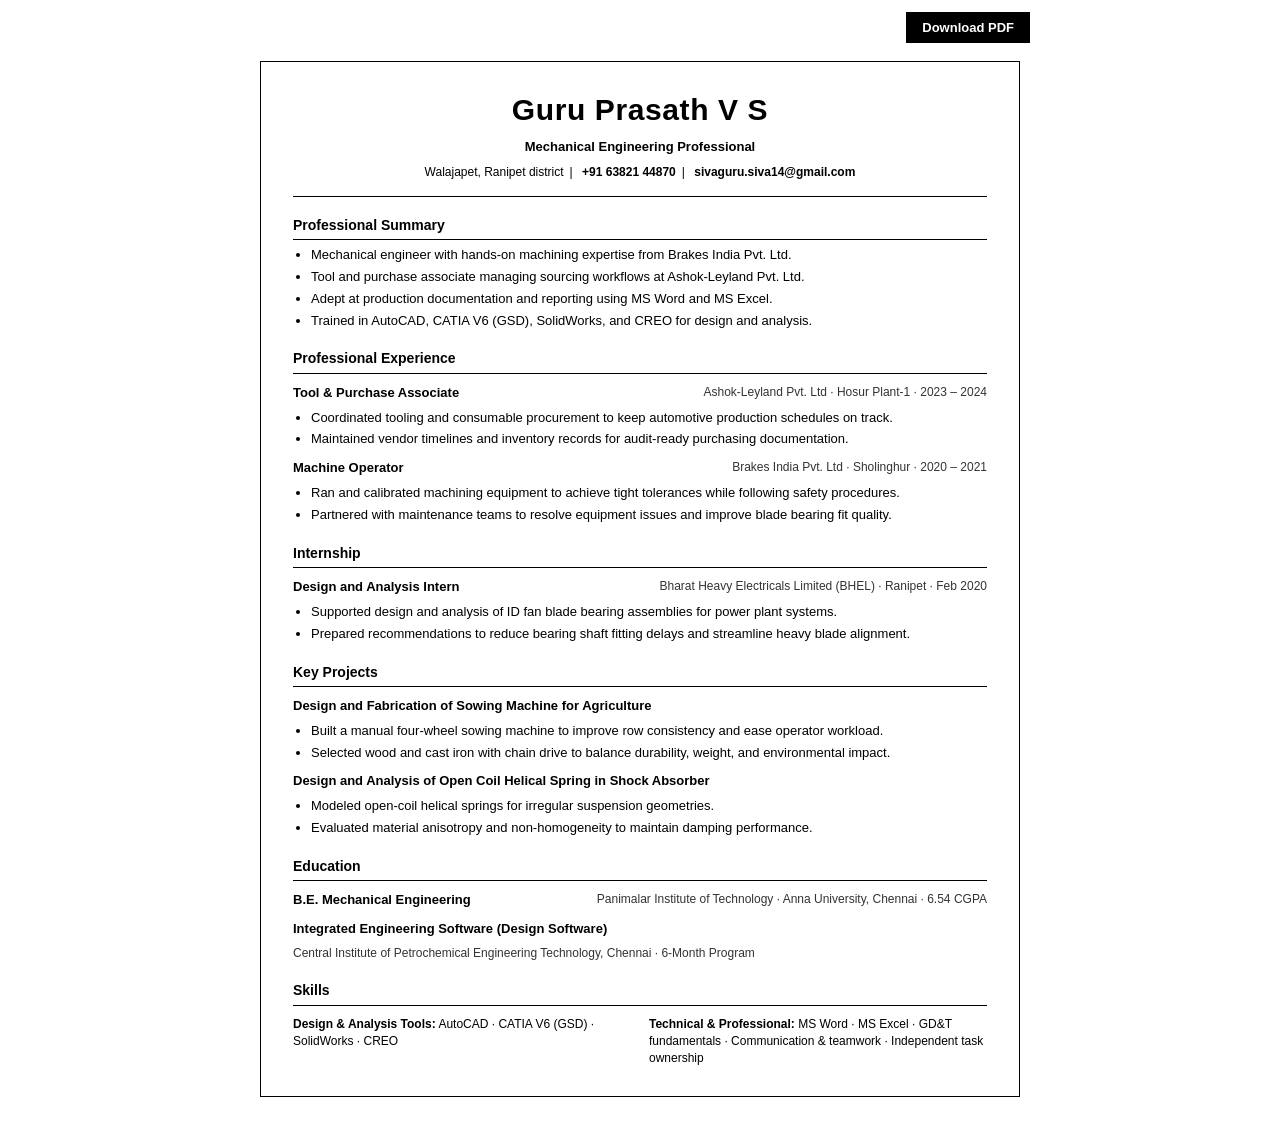
==== commit d2a07e86: "Refactor: Improve resume layout and styling Adjusted CSS for better readability and visual appeal.  " ====
--- a/guru-prasath-resume.html
+++ b/guru-prasath-resume.html
@@ -5,76 +5,59 @@
   <title>Guru Prasath V S | Mechanical Engineer Resume</title>
   <meta name="viewport" content="width=device-width, initial-scale=1.0">
   <style>
-    * {
+    *, *::before, *::after {
       box-sizing: border-box;
     }
     body {
       margin: 0;
       font-family: "Segoe UI", Arial, sans-serif;
       font-size: 13px;
-      line-height: 1.4;
+      line-height: 1.45;
       color: #000000;
       background: #ffffff;
     }
     main {
-      max-width: 780px;
+      max-width: 760px;
       margin: 18px auto 28px;
-      padding: 22px 28px 28px;
+      padding: 26px 32px 28px;
       border: 1px solid #000000;
     }
     header {
-      display: flex;
-      justify-content: space-between;
-      gap: 24px;
-      align-items: flex-end;
+      text-align: center;
+      padding-bottom: 14px;
       border-bottom: 1px solid #000000;
-      padding-bottom: 14px;
-    }
-    .identity h1 {
+    }
+    header h1 {
       margin: 0;
-      font-size: 28px;
-      letter-spacing: 0.05em;
-    }
-    .identity .headline {
+      font-size: 30px;
+      letter-spacing: 0.02em;
+    }
+    header .headline {
+      margin-top: 6px;
+      font-size: 13px;
+      font-weight: 600;
+    }
+    header .meta {
+      margin-top: 8px;
       font-size: 12px;
-      margin-top: 4px;
-      letter-spacing: 0.12em;
-      text-transform: uppercase;
-    }
-    .identity .location {
-      margin-top: 6px;
-      font-size: 12px;
-      letter-spacing: 0.04em;
-    }
-    .contact {
-      text-align: right;
-      font-size: 12px;
-    }
-    .contact a {
+    }
+    header .meta span {
+      display: inline-block;
+      margin: 0 6px;
+    }
+    header .meta a {
       color: #000000;
       text-decoration: none;
       font-weight: 600;
     }
-    .contact .contact-item {
-      margin-top: 4px;
-    }
     section {
       margin-top: 18px;
     }
     h2 {
-      font-size: 13px;
-      text-transform: uppercase;
-      letter-spacing: 0.12em;
-      margin: 0;
-      display: flex;
-      align-items: center;
-      gap: 16px;
-    }
-    h2::after {
-      content: "";
-      flex: 1;
-      height: 1px;
-      background: #000000;
+      font-size: 14px;
+      margin: 0 0 6px;
+      padding-bottom: 4px;
+      border-bottom: 1px solid #000000;
     }
     ul {
       margin: 6px 0 0;
@@ -97,15 +80,13 @@
       gap: 6px;
       font-weight: 600;
     }
-    .item-header .item-role {
-      letter-spacing: 0.05em;
-      text-transform: uppercase;
+    .item-role {
+      font-size: 13px;
     }
     .item-metadata {
       font-weight: 400;
       font-size: 12px;
-      letter-spacing: 0.04em;
-      text-transform: uppercase;
+      color: #333333;
     }
     .skills-inline {
       margin-top: 10px;
@@ -147,10 +128,6 @@
       .download-bar {
         justify-content: center;
         margin: 12px 0;
-      }
-      .contact span {
-        display: block;
-        margin: 4px 0;
       }
     }
     @page {
@@ -179,14 +156,12 @@
   </div>
   <main>
     <header>
-      <div class="identity">
-        <h1>Guru Prasath V S</h1>
-        <div class="headline">Mechanical Engineering Professional</div>
-        <div class="location">Walajapet, Ranipet district</div>
-      </div>
-      <div class="contact">
-        <div class="contact-item"><a href="tel:+916382144870">+91 63821 44870</a></div>
-        <div class="contact-item"><a href="mailto:sivaguru.siva14@gmail.com">sivaguru.siva14@gmail.com</a></div>
+      <h1>Guru Prasath V S</h1>
+      <div class="headline">Mechanical Engineering Professional</div>
+      <div class="meta">
+        Walajapet, Ranipet district<span>|</span>
+        <a href="tel:+916382144870">+91 63821 44870</a><span>|</span>
+        <a href="mailto:sivaguru.siva14@gmail.com">sivaguru.siva14@gmail.com</a>
       </div>
     </header>
 
